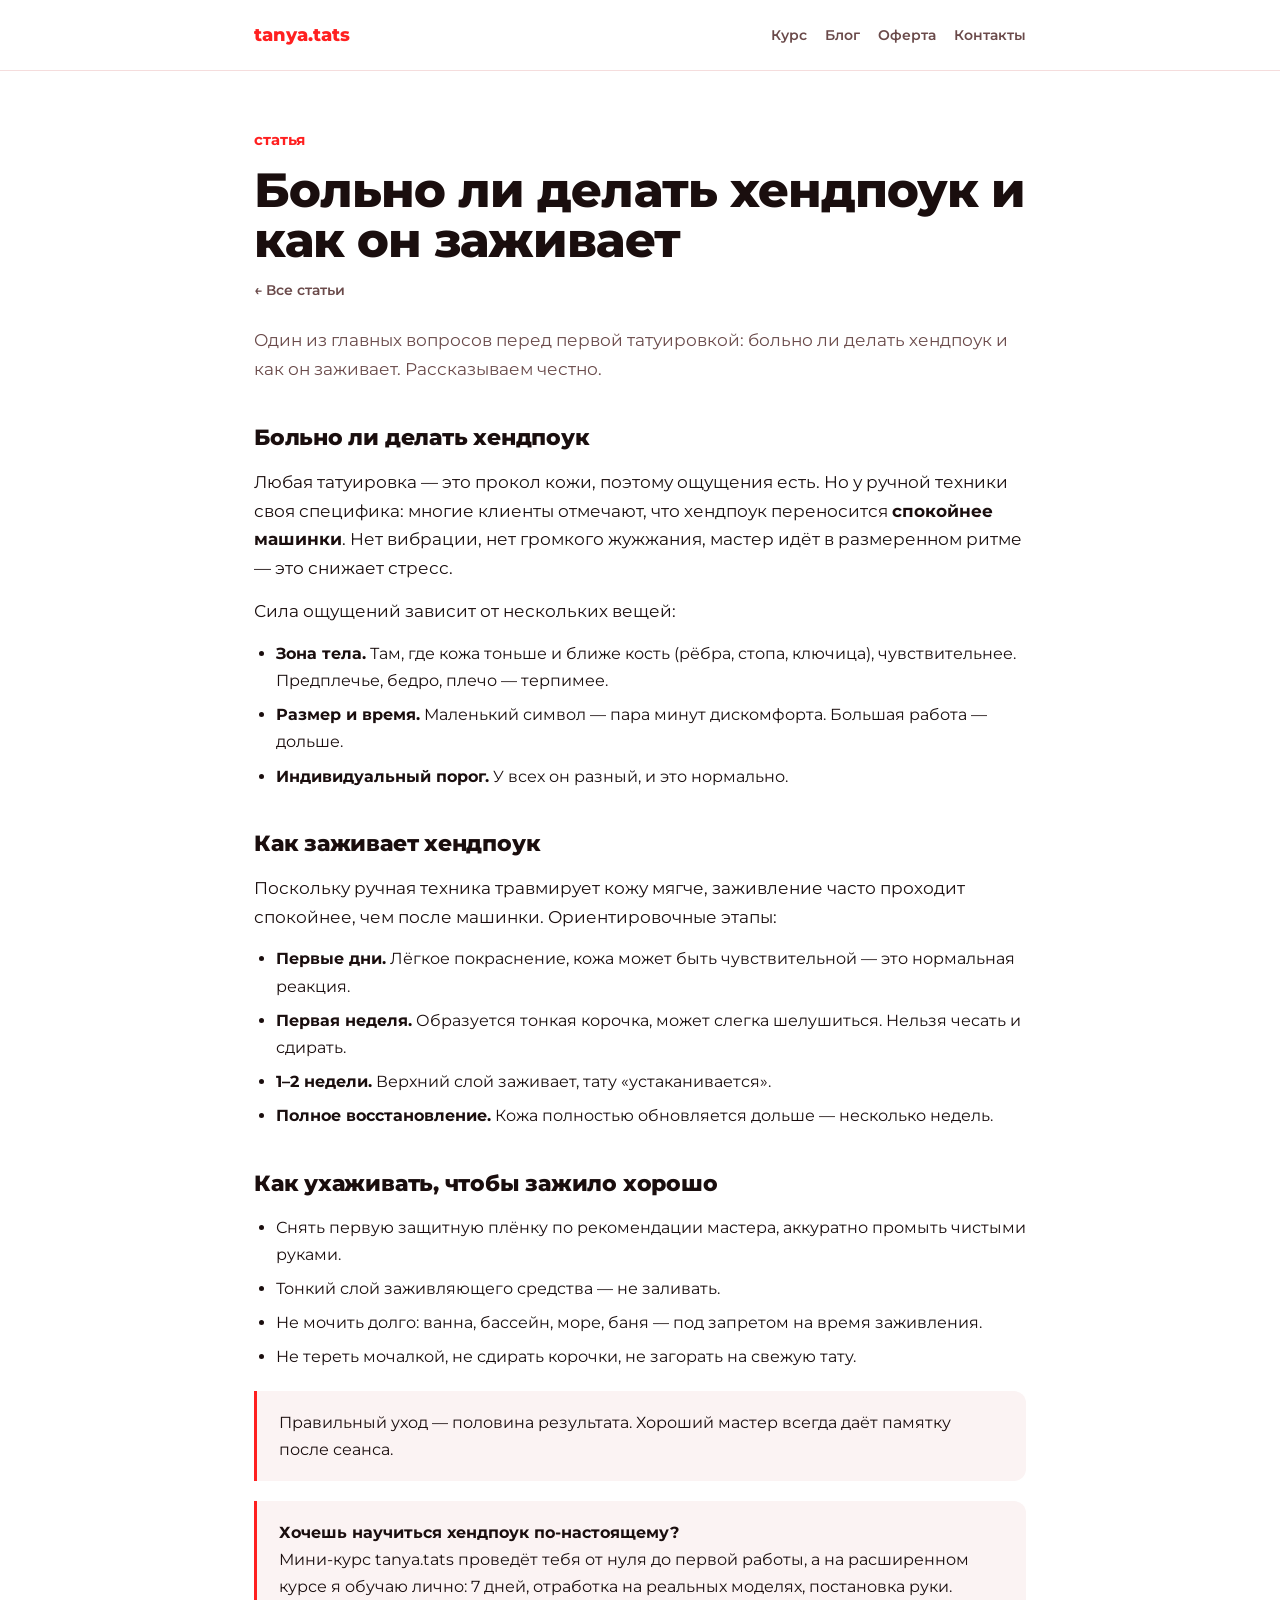
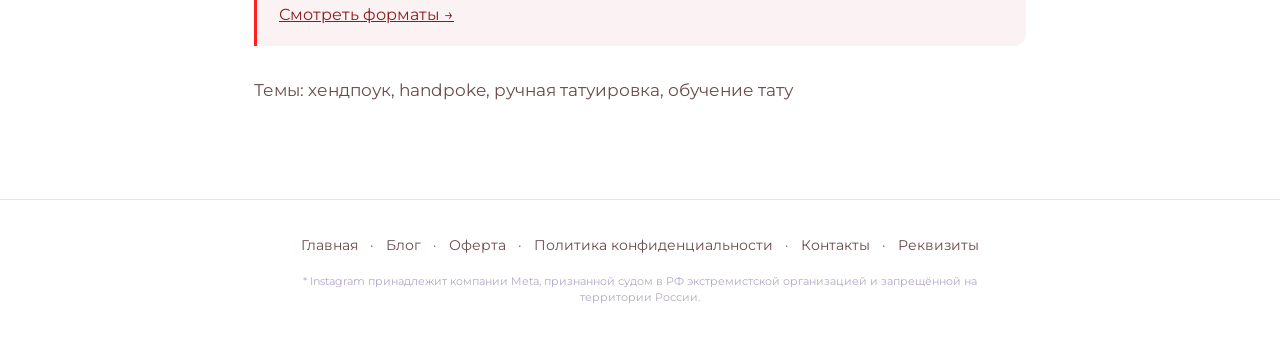
==== blog-bolno-li-handpoke.html @ 1d01a880 "Add files via upload" ====
<!DOCTYPE html>
<html lang="ru">
<head>
<meta charset="UTF-8">
<meta name="viewport" content="width=device-width, initial-scale=1.0">
<link rel="icon" type="image/svg+xml" href="data:image/svg+xml,%3Csvg xmlns=%27http://www.w3.org/2000/svg%27 viewBox=%270 0 100 100%27%3E%3Crect width=%27100%27 height=%27100%27 rx=%2718%27 fill=%27white%27/%3E%3Ctext x=%2750%27 y=%2778%27 font-family=%27Montserrat,Arial,sans-serif%27 font-size=%2792%27 font-weight=%27800%27 fill=%27%23ff2020%27 text-anchor=%27middle%27%3Et%3C/text%3E%3C/svg%3E">
<style>
  .art p{font-size:1.06rem}
  .lead{font-size:1.15rem;color:var(--dim);margin-bottom:24px}
  .back{display:inline-block;margin-bottom:24px;font-weight:600;color:var(--dim);text-decoration:none;font-size:.9rem}
  .back:hover{color:var(--red-bright)}
  .tags{margin-top:30px;font-size:.85rem;color:var(--dim)}
</style><meta name="description" content="Больно ли делать тату в технике хендпоук и как она заживает. Честный разбор ощущений, этапов заживления и ухода."><link rel="canonical" href="https://tanyatats.github.io/tanya.tats/blog-bolno-li-handpoke.html">
<title>Больно ли делать хендпоук и как он заживает · tanya.tats</title>
<style>
  @import url('https://fonts.googleapis.com/css2?family=Montserrat:wght@400;500;600;700;800;900&display=swap');
  :root{--bg:#fff;--ink:#1a0e0e;--dim:#6a4a4a;--red:#8f1a1a;--red-bright:#ff2020;--red-glow:#ff5c4d;--line:rgba(180,20,20,.14);--f:'Montserrat',-apple-system,system-ui,sans-serif}
  *{margin:0;padding:0;box-sizing:border-box}
  html{scroll-behavior:smooth}
  body{background:var(--bg);color:var(--ink);font-family:var(--f);line-height:1.7;-webkit-font-smoothing:antialiased}
  ::selection{background:var(--red-bright);color:#fff}
  .wrap{max-width:820px;margin:0 auto;padding:0 24px}
  .top{border-bottom:1px solid var(--line);padding:20px 0;position:sticky;top:0;background:rgba(255,255,255,.94);backdrop-filter:blur(8px);z-index:10}
  .top .wrap{display:flex;justify-content:space-between;align-items:center}
  .brand{font-weight:800;color:var(--red-bright);font-size:1.1rem;text-decoration:none}
  .nav a{color:var(--dim);text-decoration:none;font-size:.9rem;font-weight:600;margin-left:18px}
  .nav a:hover{color:var(--red-bright)}
  .doc{padding:56px 0 40px}
  .kicker{color:var(--red-bright);font-weight:700;font-size:.95rem;margin-bottom:12px}
  h1{font-size:clamp(2rem,5.5vw,3rem);font-weight:800;line-height:1.05;letter-spacing:-.02em;margin-bottom:10px}
  .upd{color:var(--dim);font-size:.9rem;margin-bottom:28px}
  h2{font-size:1.4rem;font-weight:800;margin:34px 0 12px;letter-spacing:-.01em}
  h3{font-size:1.1rem;font-weight:700;margin:22px 0 8px}
  p{margin-bottom:14px}
  ul,ol{margin:0 0 14px 22px}
  li{margin-bottom:7px}
  a{color:var(--red)}
  .box{background:#fbf3f3;border-left:3px solid var(--red-bright);border-radius:0 12px 12px 0;padding:18px 22px;margin:20px 0}
  .req{border:1px solid var(--line);border-radius:16px;padding:26px 28px;margin:24px 0}
  .req div{display:flex;gap:14px;padding:9px 0;border-bottom:1px solid var(--line);flex-wrap:wrap}
  .req div:last-child{border-bottom:none}
  .req b{min-width:220px;color:var(--dim);font-weight:600}
  footer{border-top:1px solid var(--line);padding:34px 0;margin-top:40px;text-align:center;font-size:.85rem;color:var(--dim)}
  footer a{color:var(--dim);text-decoration:none;margin:0 8px}
  footer a:hover{color:var(--red-bright)}
  .meta{max-width:720px;margin:16px auto 0;font-size:11px;line-height:1.5;color:#b3a8c4}
</style>
</head>
<body>
<div class="top"><div class="wrap"><a href="index.html" class="brand">tanya.tats</a><nav class="nav"><a href="index.html">Курс</a><a href="blog.html">Блог</a><a href="oferta.html">Оферта</a><a href="contacts.html">Контакты</a></nav></div></div>
<div class="doc"><div class="wrap">
  <div class="kicker">статья</div>
  <h1>Больно ли делать хендпоук и как он заживает</h1>
  
  <a href="blog.html" class="back">← Все статьи</a><div class="art"><p class="lead">Один из главных вопросов перед первой татуировкой: больно ли делать хендпоук и как он заживает. Рассказываем честно.</p>
<h2>Больно ли делать хендпоук</h2>
<p>Любая татуировка — это прокол кожи, поэтому ощущения есть. Но у ручной техники своя специфика: многие клиенты отмечают, что хендпоук переносится <b>спокойнее машинки</b>. Нет вибрации, нет громкого жужжания, мастер идёт в размеренном ритме — это снижает стресс.</p>
<p>Сила ощущений зависит от нескольких вещей:</p>
<ul>
  <li><b>Зона тела.</b> Там, где кожа тоньше и ближе кость (рёбра, стопа, ключица), чувствительнее. Предплечье, бедро, плечо — терпимее.</li>
  <li><b>Размер и время.</b> Маленький символ — пара минут дискомфорта. Большая работа — дольше.</li>
  <li><b>Индивидуальный порог.</b> У всех он разный, и это нормально.</li>
</ul>

<h2>Как заживает хендпоук</h2>
<p>Поскольку ручная техника травмирует кожу мягче, заживление часто проходит спокойнее, чем после машинки. Ориентировочные этапы:</p>
<ul>
  <li><b>Первые дни.</b> Лёгкое покраснение, кожа может быть чувствительной — это нормальная реакция.</li>
  <li><b>Первая неделя.</b> Образуется тонкая корочка, может слегка шелушиться. Нельзя чесать и сдирать.</li>
  <li><b>1–2 недели.</b> Верхний слой заживает, тату «устаканивается».</li>
  <li><b>Полное восстановление.</b> Кожа полностью обновляется дольше — несколько недель.</li>
</ul>

<h2>Как ухаживать, чтобы зажило хорошо</h2>
<ul>
  <li>Снять первую защитную плёнку по рекомендации мастера, аккуратно промыть чистыми руками.</li>
  <li>Тонкий слой заживляющего средства — не заливать.</li>
  <li>Не мочить долго: ванна, бассейн, море, баня — под запретом на время заживления.</li>
  <li>Не тереть мочалкой, не сдирать корочки, не загорать на свежую тату.</li>
</ul>
<div class="box">Правильный уход — половина результата. Хороший мастер всегда даёт памятку после сеанса.</div>
<div class="box"><b>Хочешь научиться хендпоук по-настоящему?</b><br>Мини-курс tanya.tats проведёт тебя от нуля до первой работы, а на расширенном курсе я обучаю лично: 7 дней, отработка на реальных моделях, постановка руки. <a href="index.html">Смотреть форматы →</a></div><p class="tags">Темы: хендпоук, handpoke, ручная татуировка, обучение тату</p></div>
</div></div>
<footer><div class="wrap"><a href="index.html">Главная</a> · <a href="blog.html">Блог</a> · <a href="oferta.html">Оферта</a> · <a href="privacy.html">Политика конфиденциальности</a> · <a href="contacts.html">Контакты</a> · <a href="requisites.html">Реквизиты</a><p class="meta">* Instagram принадлежит компании Meta, признанной судом в РФ экстремистской организацией и запрещённой на территории России.</p></div></footer>
</body>
</html>
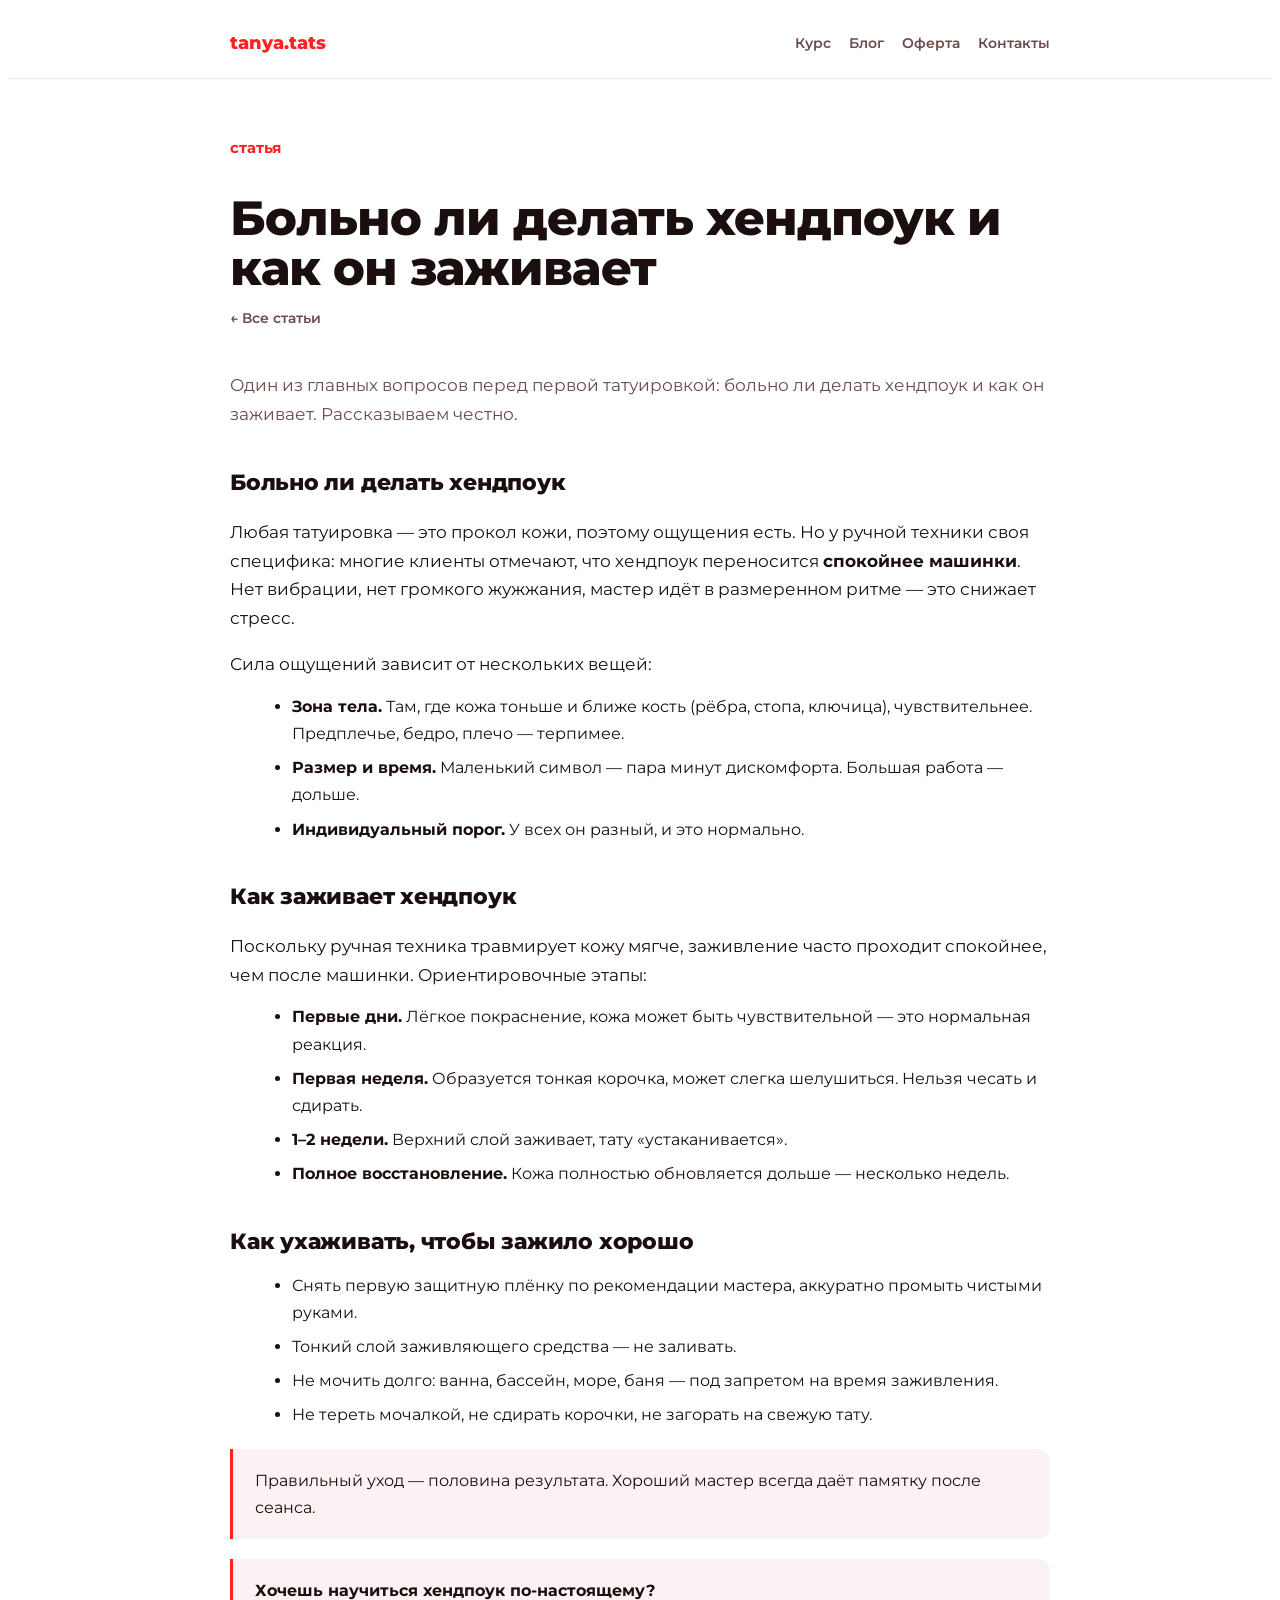
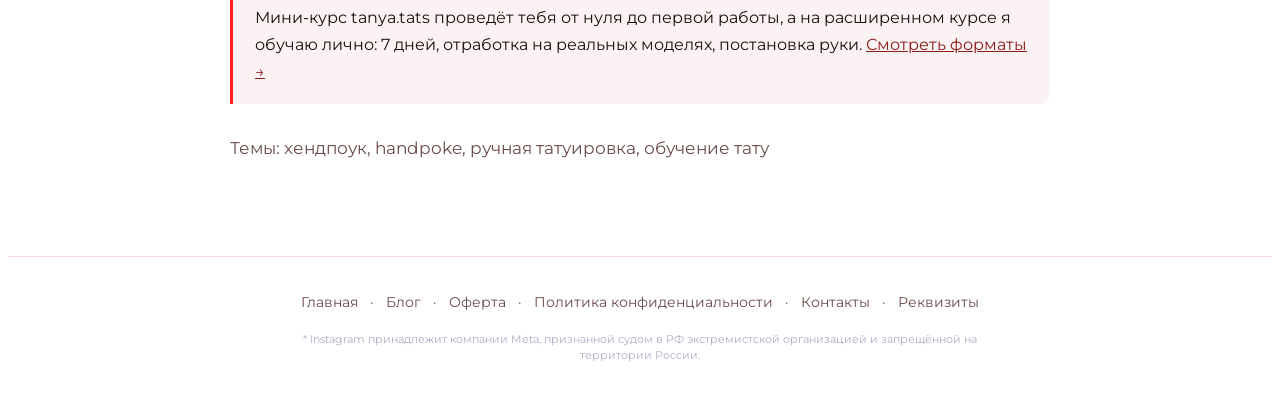
==== commit 802e6657: "Update blog-bolno-li-handpoke.html" ====
--- a/blog-bolno-li-handpoke.html
+++ b/blog-bolno-li-handpoke.html
@@ -3,18 +3,36 @@
 <head>
 <meta charset="UTF-8">
 <meta name="viewport" content="width=device-width, initial-scale=1.0">
-<link rel="icon" type="image/svg+xml" href="data:image/svg+xml,%3Csvg xmlns=%27http://www.w3.org/2000/svg%27 viewBox=%270 0 100 100%27%3E%3Crect width=%27100%27 height=%27100%27 rx=%2718%27 fill=%27white%27/%3E%3Ctext x=%2750%27 y=%2778%27 font-family=%27Montserrat,Arial,sans-serif%27 font-size=%2792%27 font-weight=%27800%27 fill=%27%23ff2020%27 text-anchor=%27middle%27%3Et%3C/text%3E%3C/svg%3E">
+<meta name="yandex-verification" content="ab66ae9f76529d10" />
+<meta name="robots" content="index, follow">
+<meta name="theme-color" content="#ff2020">
+<link rel="canonical" href="https://tanyatats.ru/blog-bolno-li-handpoke.html">
+<meta property="og:type" content="article">
+<meta property="og:title" content="Больно ли делать хендпоук и как заживает">
+<meta property="og:description" content="Честный разбор: больно ли делать тату хендпоук, как проходит заживление и как ухаживать.">
+<meta property="og:image" content="https://tanyatats.ru/og-image.jpg">
+<meta property="og:url" content="https://tanyatats.ru/blog-bolno-li-handpoke.html">
+<meta property="og:site_name" content="tanya.tats">
+<meta property="og:locale" content="ru_RU">
 <style>
   .art p{font-size:1.06rem}
   .lead{font-size:1.15rem;color:var(--dim);margin-bottom:24px}
   .back{display:inline-block;margin-bottom:24px;font-weight:600;color:var(--dim);text-decoration:none;font-size:.9rem}
   .back:hover{color:var(--red-bright)}
   .tags{margin-top:30px;font-size:.85rem;color:var(--dim)}
-</style><meta name="description" content="Больно ли делать тату в технике хендпоук и как она заживает. Честный разбор ощущений, этапов заживления и ухода."><link rel="canonical" href="https://tanyatats.github.io/tanya.tats/blog-bolno-li-handpoke.html">
+</style><meta name="description" content="Больно ли делать тату в технике хендпоук и как она заживает. Честный разбор ощущений, этапов заживления и ухода."><link rel="canonical" href="https://tanyatats.ru/blog-bolno-li-handpoke.html">
+<link rel="preconnect" href="https://fonts.googleapis.com"><link rel="preconnect" href="https://fonts.gstatic.com" crossorigin><link href="https://fonts.googleapis.com/css2?family=Montserrat:wght@400;500;600;700;800;900&display=swap" rel="stylesheet">
+<link rel="icon" type="image/x-icon" href="/favicon.ico">
+<link rel="icon" type="image/png" sizes="32x32" href="/favicon-32x32.png">
+<link rel="icon" type="image/png" sizes="16x16" href="/favicon-16x16.png">
+<link rel="icon" type="image/png" sizes="96x96" href="/favicon-96x96.png">
+<link rel="apple-touch-icon" sizes="180x180" href="/apple-touch-icon.png">
+<link rel="manifest" href="/site.webmanifest">
 <title>Больно ли делать хендпоук и как он заживает · tanya.tats</title>
 <style>
-  @import url('https://fonts.googleapis.com/css2?family=Montserrat:wght@400;500;600;700;800;900&display=swap');
-  :root{--bg:#fff;--ink:#1a0e0e;--dim:#6a4a4a;--red:#8f1a1a;--red-bright:#ff2020;--red-glow:#ff5c4d;--line:rgba(180,20,20,.14);--f:'Montserrat',-apple-system,system-ui,sans-serif}
+  
+  :root{--bg:#fff;--ink:#1a0e0e;--dim:#6a4a4a;--red:#8f1a1a;--red-bright:#ff2020;--red-glow:#ff5c4d;--line:rgba(180,20,20,.14);--f:'Montserrat','Helvetica Neue','Segoe UI',Roboto,Arial,sans-serif}
+  <link rel="stylesheet" href="/fix-font.css">
   *{margin:0;padding:0;box-sizing:border-box}
   html{scroll-behavior:smooth}
   body{background:var(--bg);color:var(--ink);font-family:var(--f);line-height:1.7;-webkit-font-smoothing:antialiased}
@@ -45,6 +63,18 @@
   footer a:hover{color:var(--red-bright)}
   .meta{max-width:720px;margin:16px auto 0;font-size:11px;line-height:1.5;color:#b3a8c4}
 </style>
+<!-- Yandex.Metrika counter -->
+<script type="text/javascript">
+    (function(m,e,t,r,i,k,a){
+        m[i]=m[i]||function(){(m[i].a=m[i].a||[]).push(arguments)};
+        m[i].l=1*new Date();
+        for (var j = 0; j < document.scripts.length; j++) {if (document.scripts[j].src === r) { return; }}
+        k=e.createElement(t),a=e.getElementsByTagName(t)[0],k.async=1,k.src=r,a.parentNode.insertBefore(k,a)
+    })(window, document,'script','https://mc.yandex.ru/metrika/tag.js?id=111276849', 'ym');
+    ym(111276849, 'init', {ssr:true, webvisor:true, clickmap:true, ecommerce:"dataLayer", referrer: document.referrer, url: location.href, accurateTrackBounce:true, trackLinks:true});
+</script>
+<noscript><div><img src="https://mc.yandex.ru/watch/111276849" style="position:absolute; left:-9999px;" alt="" /></div></noscript>
+<!-- /Yandex.Metrika counter -->
 </head>
 <body>
 <div class="top"><div class="wrap"><a href="index.html" class="brand">tanya.tats</a><nav class="nav"><a href="index.html">Курс</a><a href="blog.html">Блог</a><a href="oferta.html">Оферта</a><a href="contacts.html">Контакты</a></nav></div></div>
@@ -83,4 +113,4 @@
 </div></div>
 <footer><div class="wrap"><a href="index.html">Главная</a> · <a href="blog.html">Блог</a> · <a href="oferta.html">Оферта</a> · <a href="privacy.html">Политика конфиденциальности</a> · <a href="contacts.html">Контакты</a> · <a href="requisites.html">Реквизиты</a><p class="meta">* Instagram принадлежит компании Meta, признанной судом в РФ экстремистской организацией и запрещённой на территории России.</p></div></footer>
 </body>
-</html>+</html>
--- a/fix-font.css
+++ b/fix-font.css
@@ -0,0 +1,29 @@
+/* fix-font.css – универсальное решение для жирности Montserrat во всех браузерах */
+
+/* 1. Принудительно задаём максимальную жирность для всех элементов, где используется Montserrat */
+* {
+  font-family: 'Montserrat', 'Arial Black', sans-serif;
+  font-weight: 900 !important; /* 900 – самый жирный вариант */
+  -webkit-font-smoothing: antialiased;
+  -moz-osx-font-smoothing: grayscale;
+  text-rendering: optimizeLegibility;
+}
+
+/* 2. Если хотите, чтобы обычный текст (параграфы, мелкие кнопки) не был слишком жирным,
+   то раскомментируйте строки ниже и закомментируйте правило выше для * (или оставьте только для заголовков) */
+/*
+h1, h2, h3, h4, h5, h6, .title, .heading, .menu-item, .button {
+  font-weight: 900 !important;
+}
+p, span, div, li {
+  font-weight: 600 !important; /* или 700 – на ваш вкус */
+}
+*/
+
+/* 3. Дополнительная лёгкая обводка для плотности (особенно полезна для заголовков) */
+h1, h2, h3, h4, h5, h6 {
+  -webkit-text-stroke: 0.3px currentColor;
+  text-stroke: 0.3px currentColor;
+}
+
+/* 4. Если обводка портит мелкий текст – ограничьте её только крупными элементами */
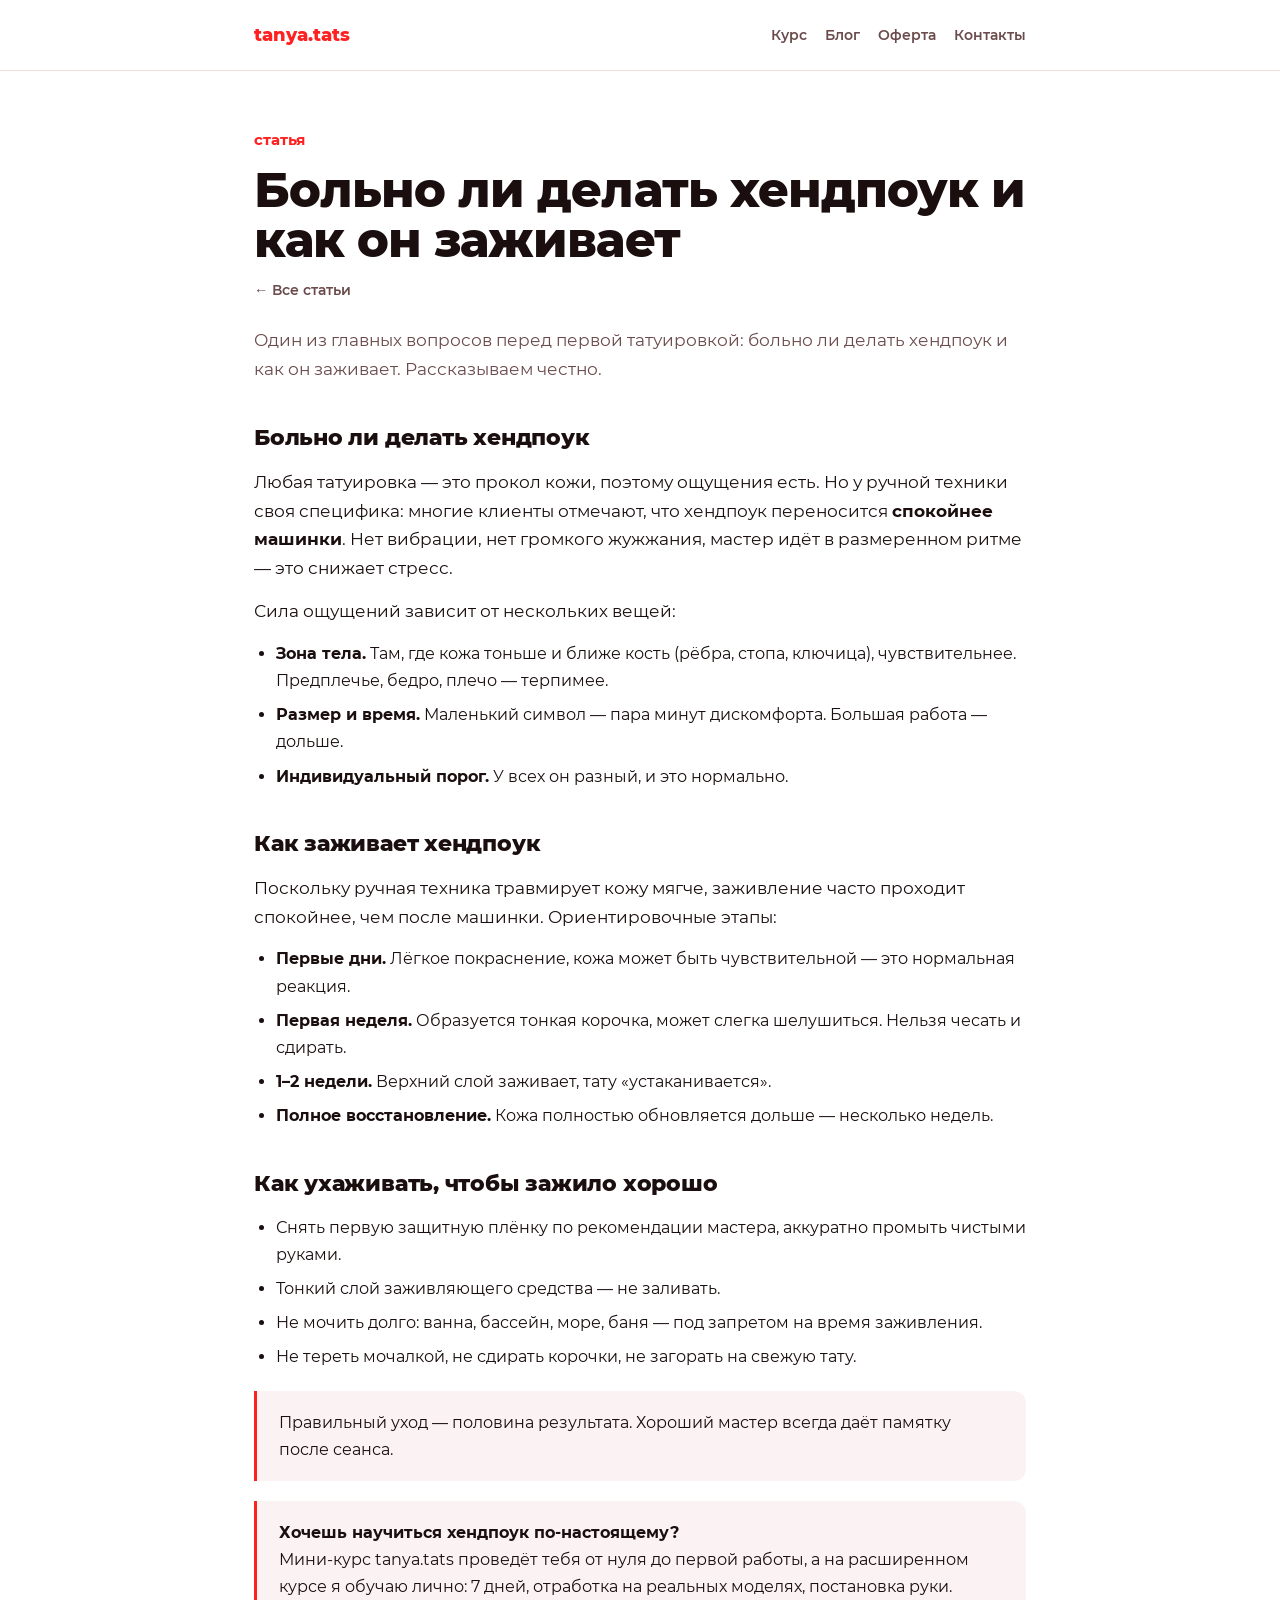
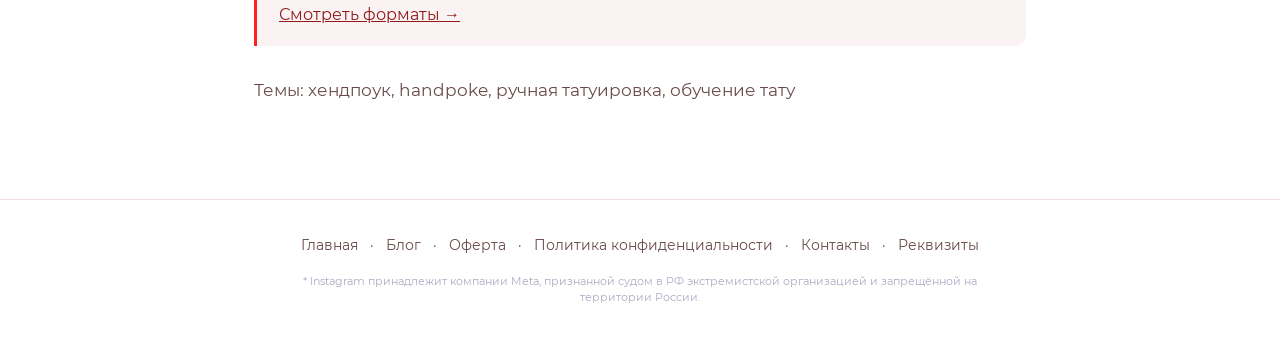
==== commit a4a70786: "Add files via upload" ====
--- a/blog-bolno-li-handpoke.html
+++ b/blog-bolno-li-handpoke.html
@@ -21,18 +21,24 @@
   .back:hover{color:var(--red-bright)}
   .tags{margin-top:30px;font-size:.85rem;color:var(--dim)}
 </style><meta name="description" content="Больно ли делать тату в технике хендпоук и как она заживает. Честный разбор ощущений, этапов заживления и ухода."><link rel="canonical" href="https://tanyatats.ru/blog-bolno-li-handpoke.html">
-<link rel="preconnect" href="https://fonts.googleapis.com"><link rel="preconnect" href="https://fonts.gstatic.com" crossorigin><link href="https://fonts.googleapis.com/css2?family=Montserrat:wght@400;500;600;700;800;900&display=swap" rel="stylesheet">
 <link rel="icon" type="image/x-icon" href="/favicon.ico">
 <link rel="icon" type="image/png" sizes="32x32" href="/favicon-32x32.png">
 <link rel="icon" type="image/png" sizes="16x16" href="/favicon-16x16.png">
 <link rel="icon" type="image/png" sizes="96x96" href="/favicon-96x96.png">
 <link rel="apple-touch-icon" sizes="180x180" href="/apple-touch-icon.png">
 <link rel="manifest" href="/site.webmanifest">
+<style>
+@font-face{font-family:'Montserrat';font-weight:400;font-style:normal;font-display:swap;src:url('/fonts/montserrat-400.woff2') format('woff2')}
+@font-face{font-family:'Montserrat';font-weight:500;font-style:normal;font-display:swap;src:url('/fonts/montserrat-500.woff2') format('woff2')}
+@font-face{font-family:'Montserrat';font-weight:600;font-style:normal;font-display:swap;src:url('/fonts/montserrat-600.woff2') format('woff2')}
+@font-face{font-family:'Montserrat';font-weight:700;font-style:normal;font-display:swap;src:url('/fonts/montserrat-700.woff2') format('woff2')}
+@font-face{font-family:'Montserrat';font-weight:800;font-style:normal;font-display:swap;src:url('/fonts/montserrat-800.woff2') format('woff2')}
+@font-face{font-family:'Montserrat';font-weight:900;font-style:normal;font-display:swap;src:url('/fonts/montserrat-900.woff2') format('woff2')}
+</style>
 <title>Больно ли делать хендпоук и как он заживает · tanya.tats</title>
 <style>
   
   :root{--bg:#fff;--ink:#1a0e0e;--dim:#6a4a4a;--red:#8f1a1a;--red-bright:#ff2020;--red-glow:#ff5c4d;--line:rgba(180,20,20,.14);--f:'Montserrat','Helvetica Neue','Segoe UI',Roboto,Arial,sans-serif}
-  <link rel="stylesheet" href="/fix-font.css">
   *{margin:0;padding:0;box-sizing:border-box}
   html{scroll-behavior:smooth}
   body{background:var(--bg);color:var(--ink);font-family:var(--f);line-height:1.7;-webkit-font-smoothing:antialiased}
@@ -113,4 +119,4 @@
 </div></div>
 <footer><div class="wrap"><a href="index.html">Главная</a> · <a href="blog.html">Блог</a> · <a href="oferta.html">Оферта</a> · <a href="privacy.html">Политика конфиденциальности</a> · <a href="contacts.html">Контакты</a> · <a href="requisites.html">Реквизиты</a><p class="meta">* Instagram принадлежит компании Meta, признанной судом в РФ экстремистской организацией и запрещённой на территории России.</p></div></footer>
 </body>
-</html>
+</html>
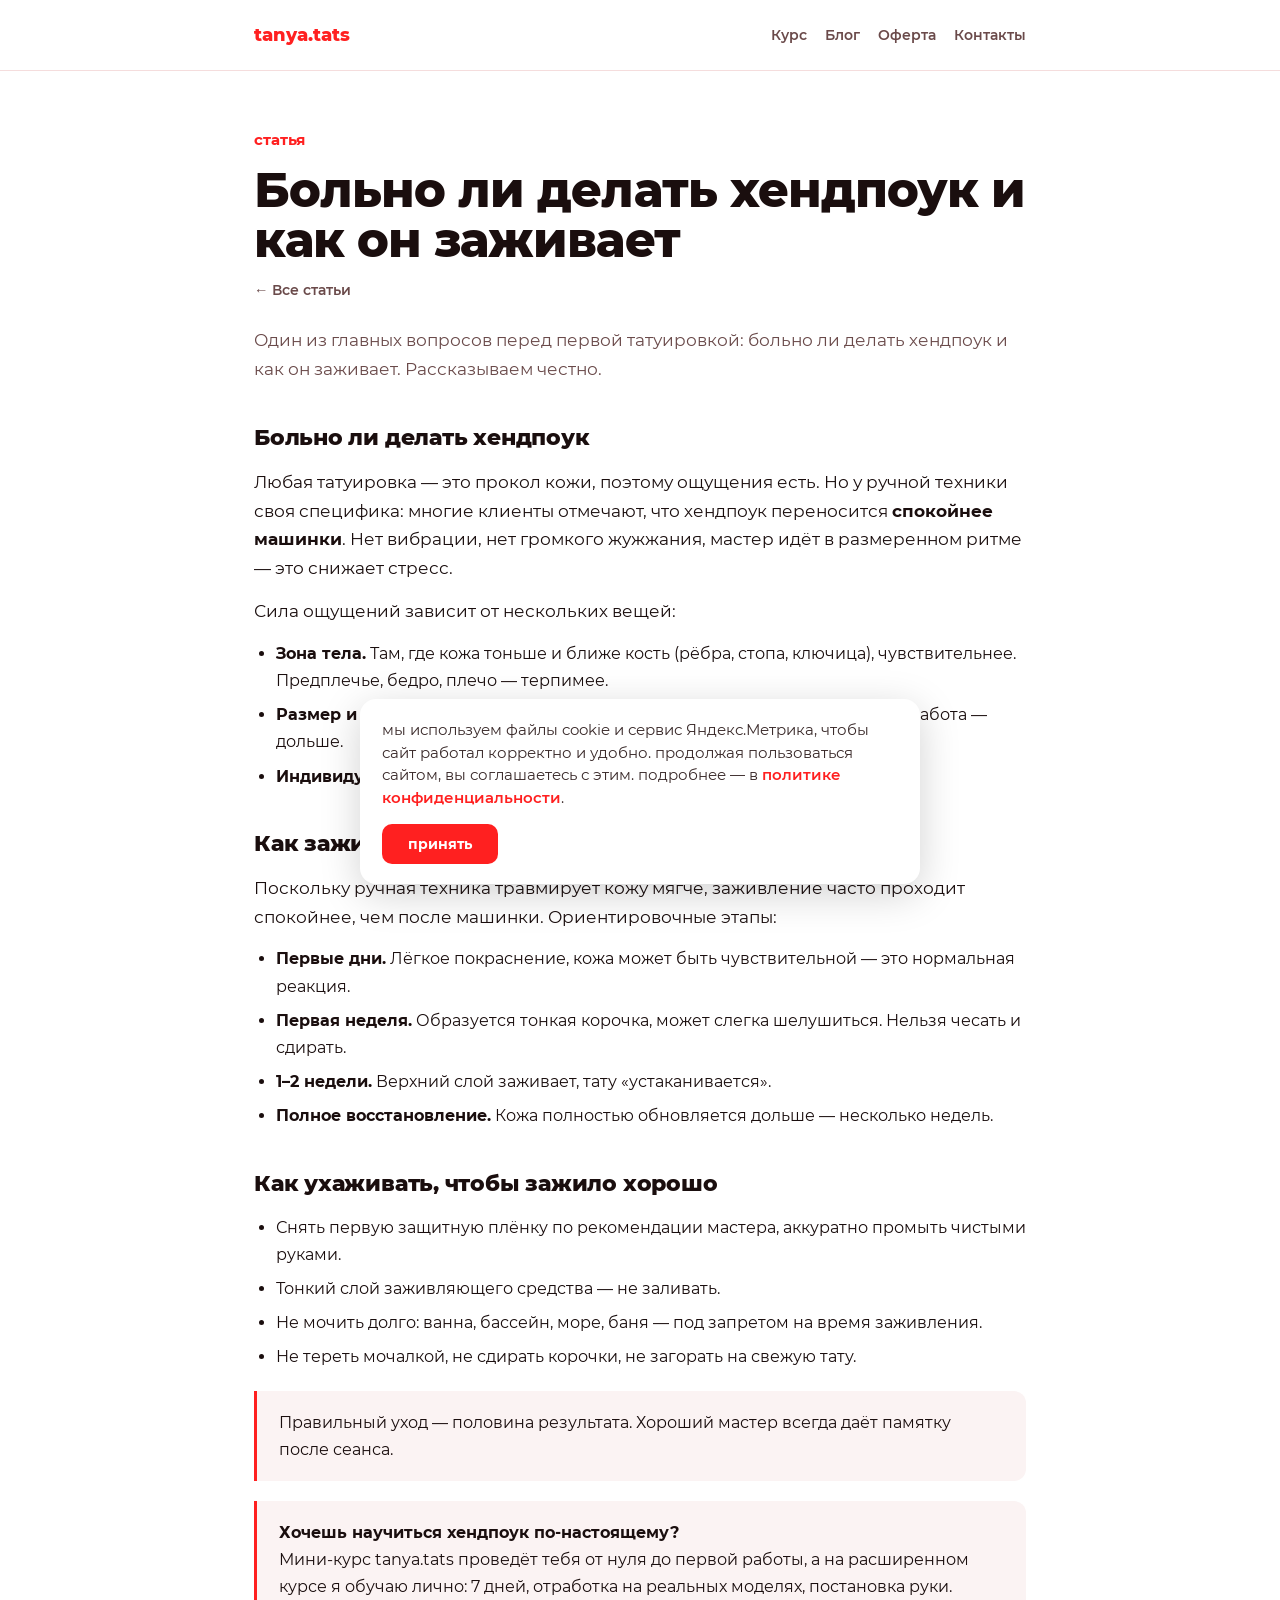
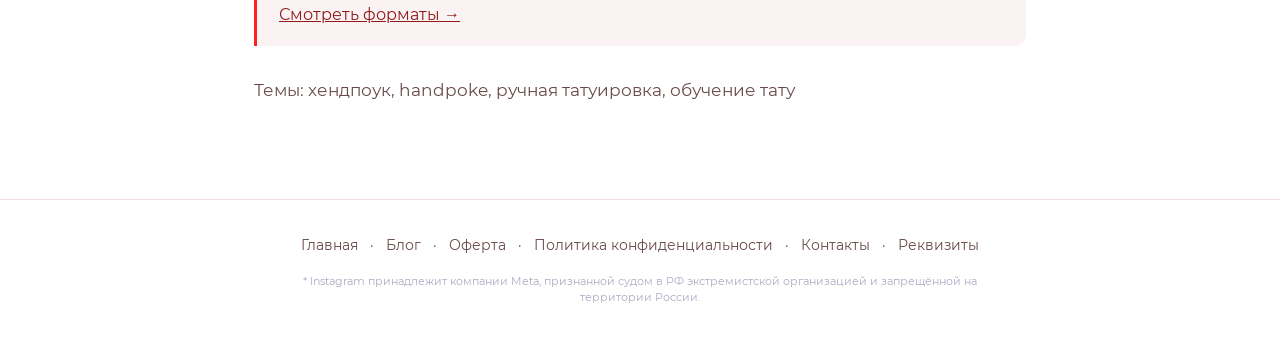
==== commit 6c71bbef: "Add files via upload" ====
--- a/blog-bolno-li-handpoke.html
+++ b/blog-bolno-li-handpoke.html
@@ -118,5 +118,32 @@
 <div class="box"><b>Хочешь научиться хендпоук по-настоящему?</b><br>Мини-курс tanya.tats проведёт тебя от нуля до первой работы, а на расширенном курсе я обучаю лично: 7 дней, отработка на реальных моделях, постановка руки. <a href="index.html">Смотреть форматы →</a></div><p class="tags">Темы: хендпоук, handpoke, ручная татуировка, обучение тату</p></div>
 </div></div>
 <footer><div class="wrap"><a href="index.html">Главная</a> · <a href="blog.html">Блог</a> · <a href="oferta.html">Оферта</a> · <a href="privacy.html">Политика конфиденциальности</a> · <a href="contacts.html">Контакты</a> · <a href="requisites.html">Реквизиты</a><p class="meta">* Instagram принадлежит компании Meta, признанной судом в РФ экстремистской организацией и запрещённой на территории России.</p></div></footer>
+<!-- Cookie banner -->
+<div id="cookieBanner" style="display:none;position:fixed;left:16px;right:16px;bottom:16px;z-index:9998;max-width:560px;margin:0 auto;background:#fff;border-radius:16px;box-shadow:0 10px 40px rgba(0,0,0,.18);padding:20px 22px;font-family:'Montserrat',-apple-system,sans-serif">
+  <div style="font-size:.92rem;line-height:1.55;color:#3a2a2a;margin-bottom:14px">
+    мы используем файлы cookie и сервис Яндекс.Метрика, чтобы сайт работал корректно и удобно. продолжая пользоваться сайтом, вы соглашаетесь с этим. подробнее — в <a href="privacy.html" style="color:#ff2020;text-decoration:none;font-weight:600">политике конфиденциальности</a>.
+  </div>
+  <button onclick="acceptCookies()" style="background:#ff2020;color:#fff;border:none;border-radius:10px;padding:11px 26px;font-family:inherit;font-weight:700;font-size:.9rem;cursor:pointer">принять</button>
+</div>
+<script>
+  (function(){
+    try{
+      if(!localStorage.getItem('cookiesAccepted')){
+        var b=document.getElementById('cookieBanner');
+        if(b) b.style.display='block';
+      }
+    }catch(e){
+      var b=document.getElementById('cookieBanner');
+      if(b) b.style.display='block';
+    }
+  })();
+  function acceptCookies(){
+    try{ localStorage.setItem('cookiesAccepted','1'); }catch(e){}
+    var b=document.getElementById('cookieBanner');
+    if(b) b.style.display='none';
+  }
+</script>
+<!-- /Cookie banner -->
+
 </body>
 </html>
